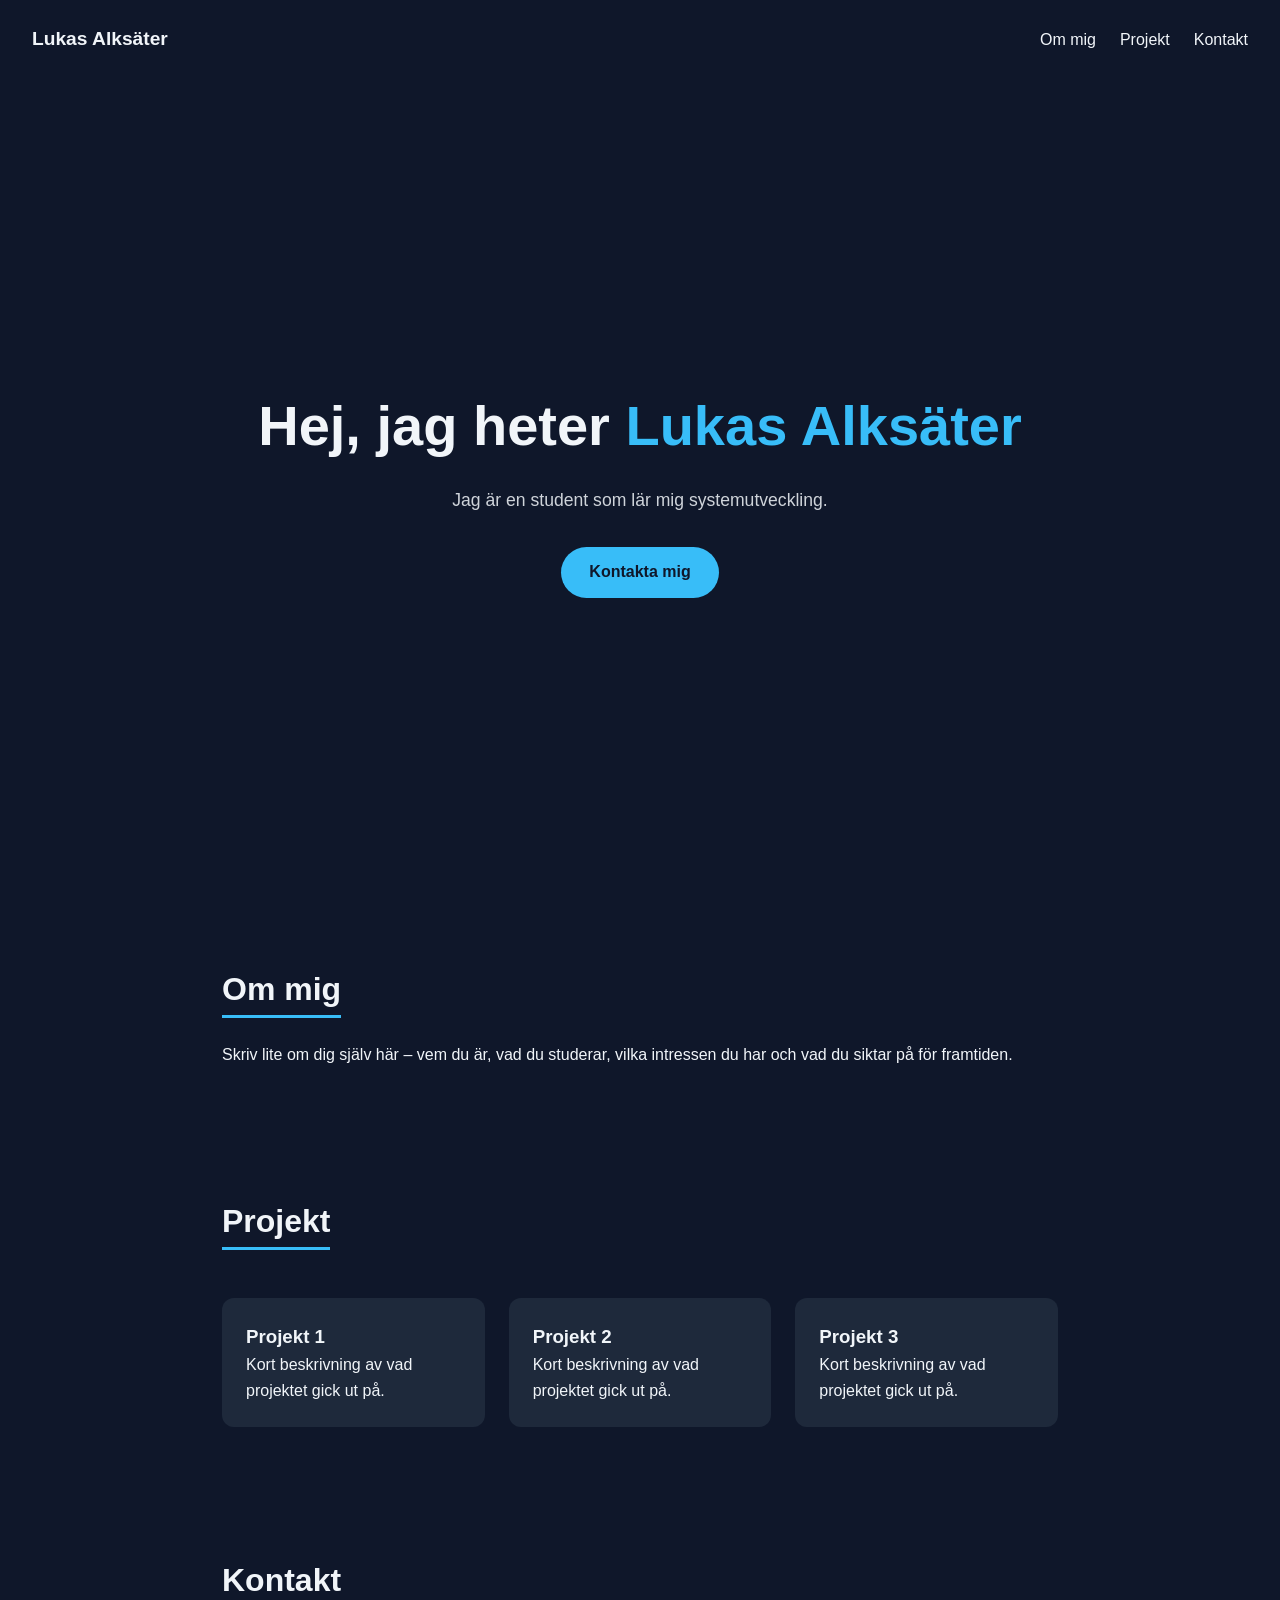
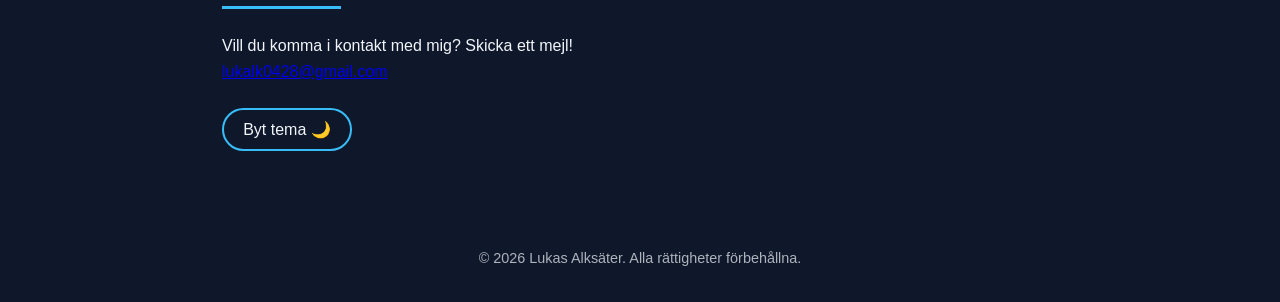
==== index.html @ b95848c5 "Uppdaterade Placeholder namn och email till min egen" ====
<!DOCTYPE html>
<html lang="sv">
<head>
  <meta charset="UTF-8">
  <meta name="viewport" content="width=device-width, initial-scale=1.0">
  <title>Lukas Alksäter – Portfolio</title>
  <link rel="stylesheet" href="style.css">
</head>
<body>

  <header class="hero">
    <nav>
      <div class="logo">Lukas Alksäter</div>
      <ul class="nav-links">
        <li><a href="#om-mig">Om mig</a></li>
        <li><a href="#projekt">Projekt</a></li>
        <li><a href="#kontakt">Kontakt</a></li>
      </ul>
    </nav>

    <div class="hero-content">
      <h1>Hej, jag heter <span>Lukas Alksäter</span></h1>
      <p>Jag är en student som lär mig systemutveckling.</p>
      <a href="#kontakt" class="btn">Kontakta mig</a>
    </div>
  </header>

  <section id="om-mig" class="section">
    <h2>Om mig</h2>
    <p>
      Skriv lite om dig själv här – vem du är, vad du studerar,
      vilka intressen du har och vad du siktar på för framtiden.
    </p>
  </section>

  <section id="projekt" class="section">
    <h2>Projekt</h2>
    <div class="cards">
      <div class="card">
        <h3>Projekt 1</h3>
        <p>Kort beskrivning av vad projektet gick ut på.</p>
      </div>
      <div class="card">
        <h3>Projekt 2</h3>
        <p>Kort beskrivning av vad projektet gick ut på.</p>
      </div>
      <div class="card">
        <h3>Projekt 3</h3>
        <p>Kort beskrivning av vad projektet gick ut på.</p>
      </div>
    </div>
  </section>

  <section id="kontakt" class="section">
    <h2>Kontakt</h2>
    <p>Vill du komma i kontakt med mig? Skicka ett mejl!</p>
    <p><a href="mailto:lukalk0428@gmail.com">lukalk0428@gmail.com</a></p>

    <button id="theme-toggle">Byt tema 🌙</button>
  </section>

  <footer>
    <p>&copy; <span id="year"></span> Lukas Alksäter. Alla rättigheter förbehållna.</p>
  </footer>

  <script src="script.js"></script>
</body>
</html>
---- style.css ----
:root {
  --bg: #0f172a;
  --bg-light: #ffffff;
  --text: #f1f5f9;
  --text-light: #1e293b;
  --accent: #38bdf8;
  --card-bg: #1e293b;
  --card-bg-light: #f1f5f9;
}

* {
  margin: 0;
  padding: 0;
  box-sizing: border-box;
}

body {
  font-family: "Segoe UI", Arial, sans-serif;
  background: var(--bg);
  color: var(--text);
  transition: background 0.3s, color 0.3s;
  line-height: 1.6;
}

body.light {
  background: var(--bg-light);
  color: var(--text-light);
}

.hero {
  min-height: 100vh;
  display: flex;
  flex-direction: column;
}

nav {
  display: flex;
  justify-content: space-between;
  align-items: center;
  padding: 1.5rem 2rem;
}

.logo {
  font-weight: bold;
  font-size: 1.2rem;
}

.nav-links {
  list-style: none;
  display: flex;
  gap: 1.5rem;
}

.nav-links a {
  color: inherit;
  text-decoration: none;
  transition: color 0.2s;
}

.nav-links a:hover {
  color: var(--accent);
}

.hero-content {
  flex: 1;
  display: flex;
  flex-direction: column;
  justify-content: center;
  align-items: center;
  text-align: center;
  padding: 2rem;
}

.hero-content h1 {
  font-size: clamp(2rem, 5vw, 3.5rem);
  margin-bottom: 1rem;
}

.hero-content h1 span {
  color: var(--accent);
}

.hero-content p {
  font-size: 1.1rem;
  margin-bottom: 2rem;
  opacity: 0.85;
}

.btn {
  background: var(--accent);
  color: #0f172a;
  padding: 0.8rem 1.8rem;
  border-radius: 999px;
  text-decoration: none;
  font-weight: 600;
  transition: transform 0.2s;
}

.btn:hover {
  transform: translateY(-3px);
}

.section {
  max-width: 900px;
  margin: 0 auto;
  padding: 4rem 2rem;
}

.section h2 {
  font-size: 2rem;
  margin-bottom: 1.5rem;
  border-bottom: 3px solid var(--accent);
  display: inline-block;
}

.cards {
  display: grid;
  grid-template-columns: repeat(auto-fit, minmax(220px, 1fr));
  gap: 1.5rem;
  margin-top: 1.5rem;
}

.card {
  background: var(--card-bg);
  padding: 1.5rem;
  border-radius: 12px;
  transition: transform 0.2s;
}

body.light .card {
  background: var(--card-bg-light);
}

.card:hover {
  transform: translateY(-5px);
}

#theme-toggle {
  margin-top: 1.5rem;
  padding: 0.6rem 1.2rem;
  border: 2px solid var(--accent);
  background: transparent;
  color: inherit;
  border-radius: 999px;
  cursor: pointer;
  font-size: 1rem;
}

footer {
  text-align: center;
  padding: 2rem;
  opacity: 0.7;
  font-size: 0.9rem;
}

@media (max-width: 600px) {
  nav {
    flex-direction: column;
    gap: 1rem;
  }
}
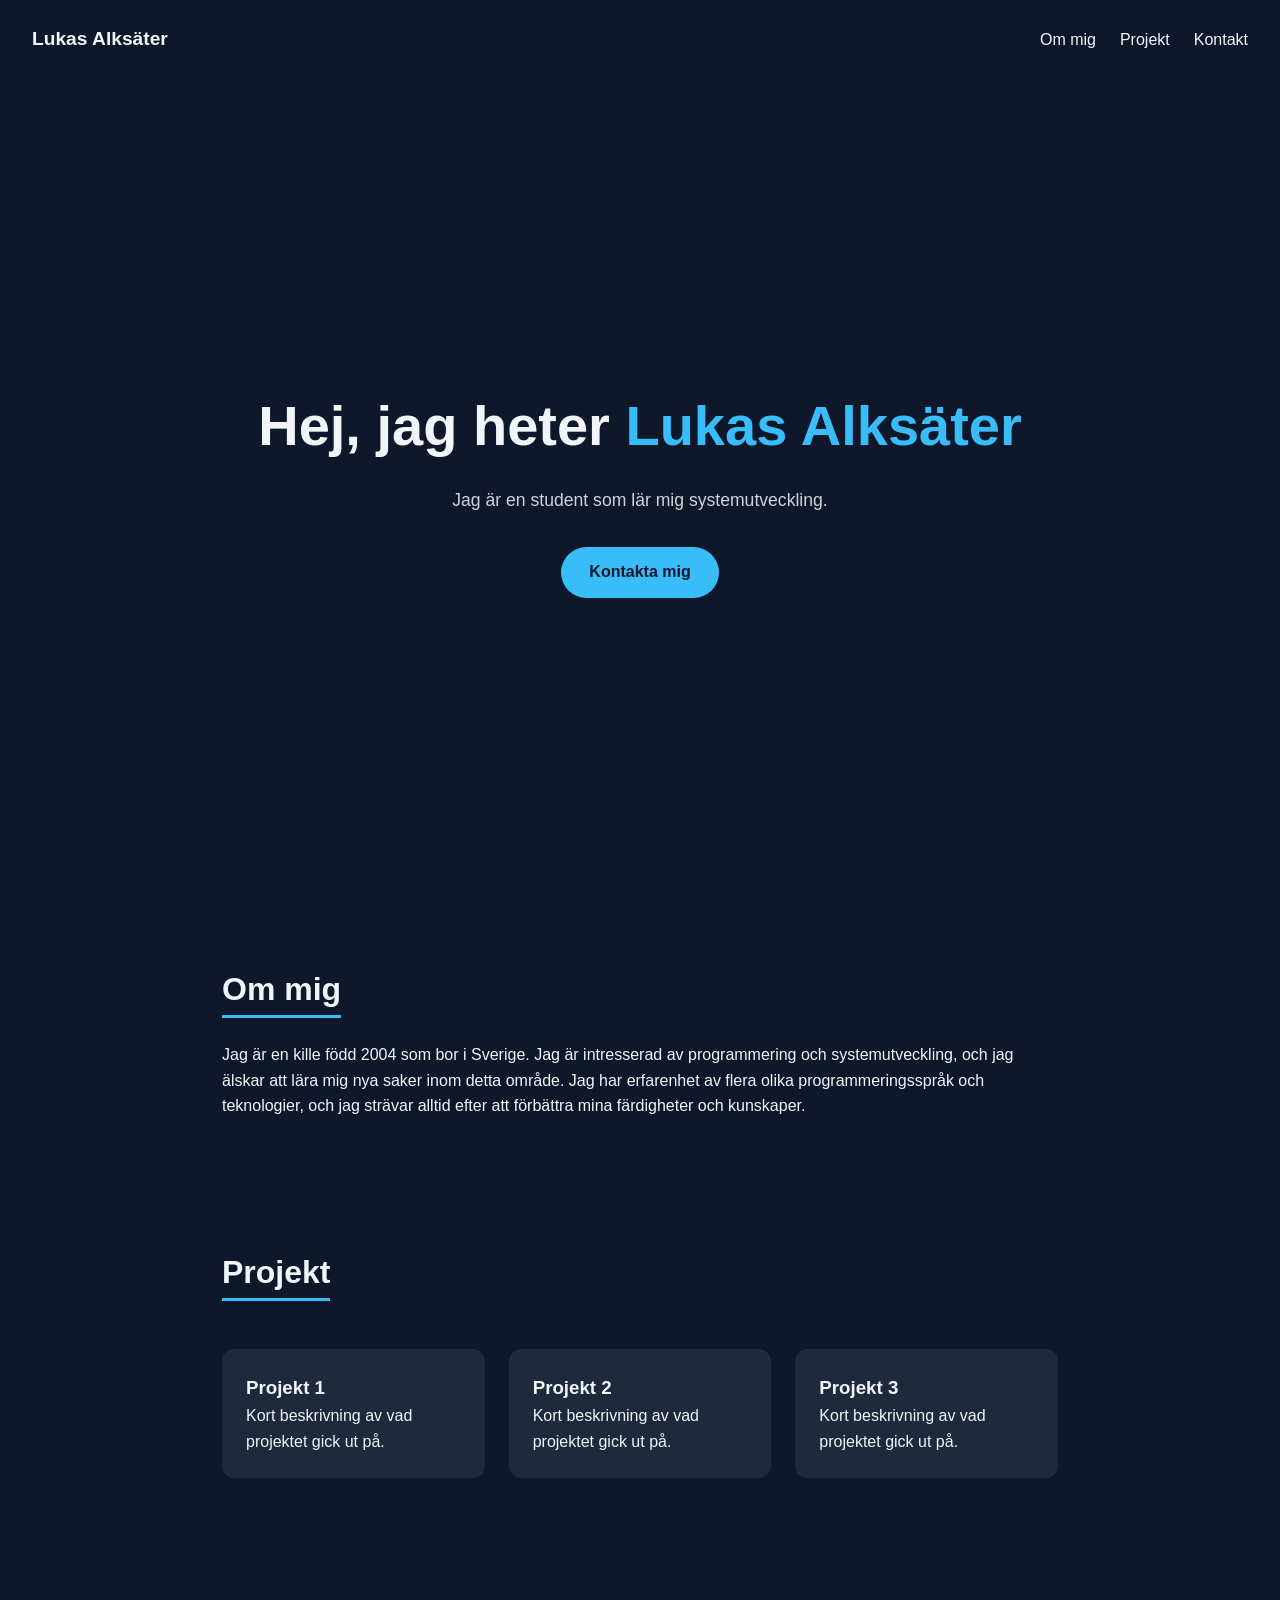
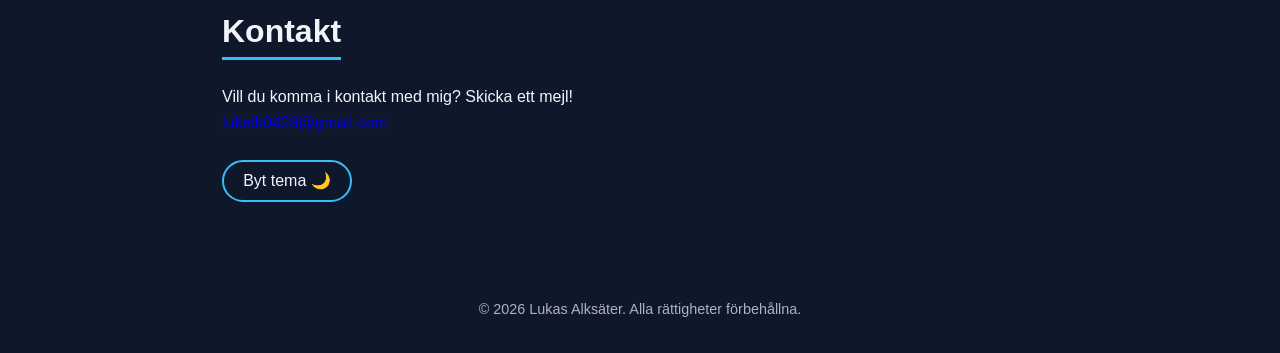
==== commit b141c42f: "uppdaterade om mig sektionen" ====
--- a/index.html
+++ b/index.html
@@ -28,8 +28,7 @@
   <section id="om-mig" class="section">
     <h2>Om mig</h2>
     <p>
-      Skriv lite om dig själv här – vem du är, vad du studerar,
-      vilka intressen du har och vad du siktar på för framtiden.
+      Jag är en kille född 2004 som bor i Sverige. Jag är intresserad av programmering och systemutveckling, och jag älskar att lära mig nya saker inom detta område. Jag har erfarenhet av flera olika programmeringsspråk och teknologier, och jag strävar alltid efter att förbättra mina färdigheter och kunskaper.
     </p>
   </section>
 
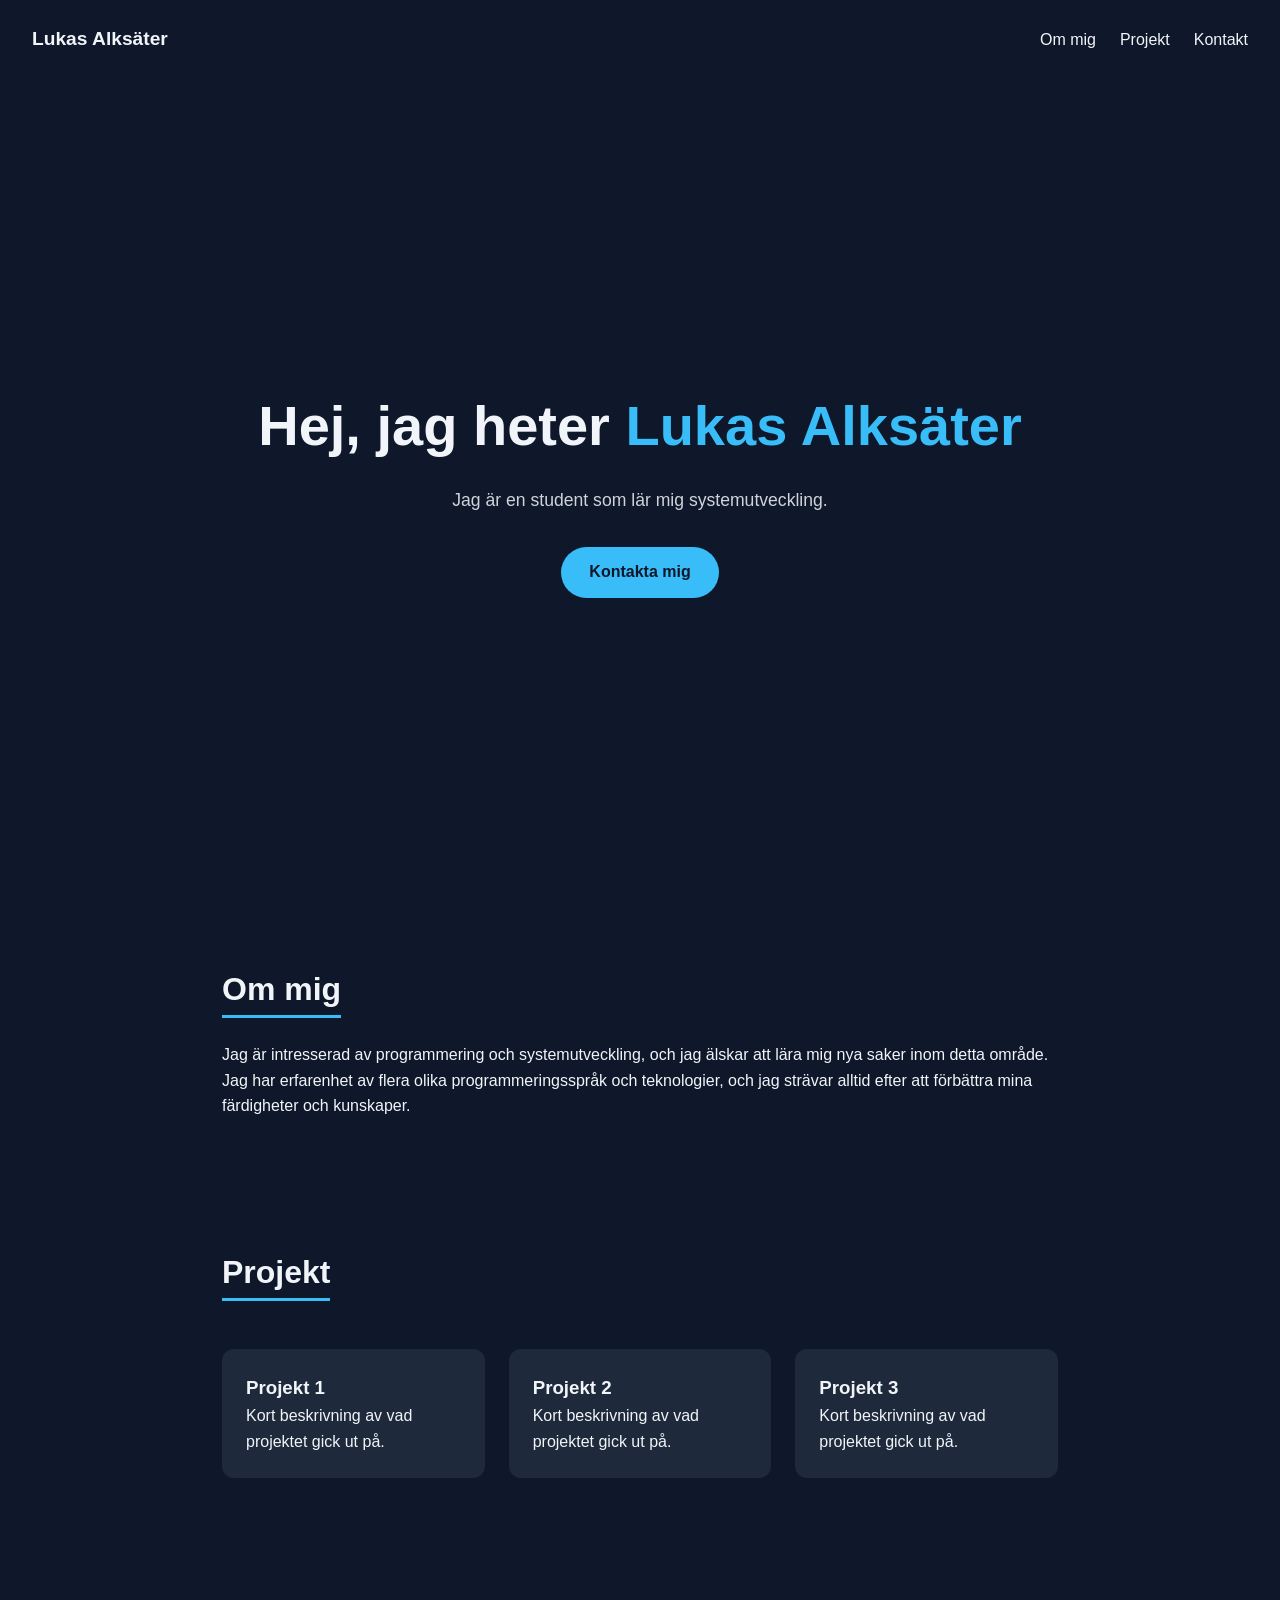
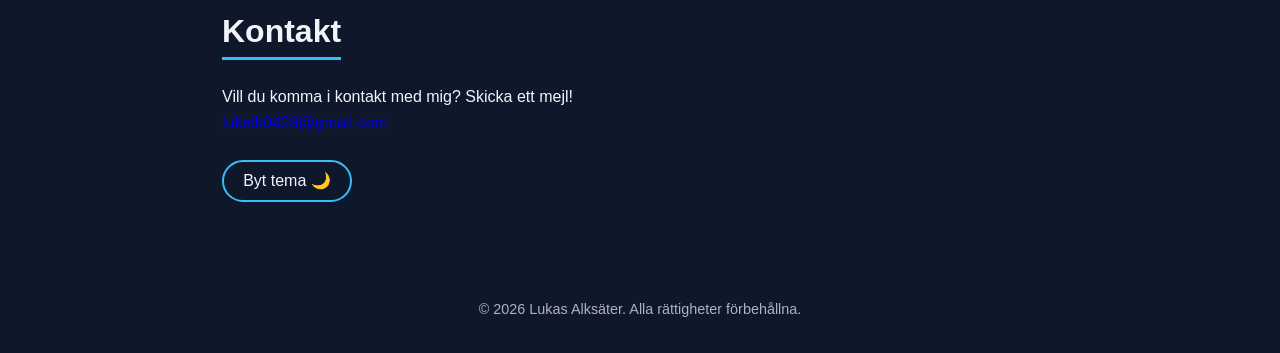
==== commit ea1ad3d5: "Updated about me" ====
--- a/index.html
+++ b/index.html
@@ -28,7 +28,7 @@
   <section id="om-mig" class="section">
     <h2>Om mig</h2>
     <p>
-      Jag är en kille född 2004 som bor i Sverige. Jag är intresserad av programmering och systemutveckling, och jag älskar att lära mig nya saker inom detta område. Jag har erfarenhet av flera olika programmeringsspråk och teknologier, och jag strävar alltid efter att förbättra mina färdigheter och kunskaper.
+      Jag är intresserad av programmering och systemutveckling, och jag älskar att lära mig nya saker inom detta område. Jag har erfarenhet av flera olika programmeringsspråk och teknologier, och jag strävar alltid efter att förbättra mina färdigheter och kunskaper.
     </p>
   </section>
 
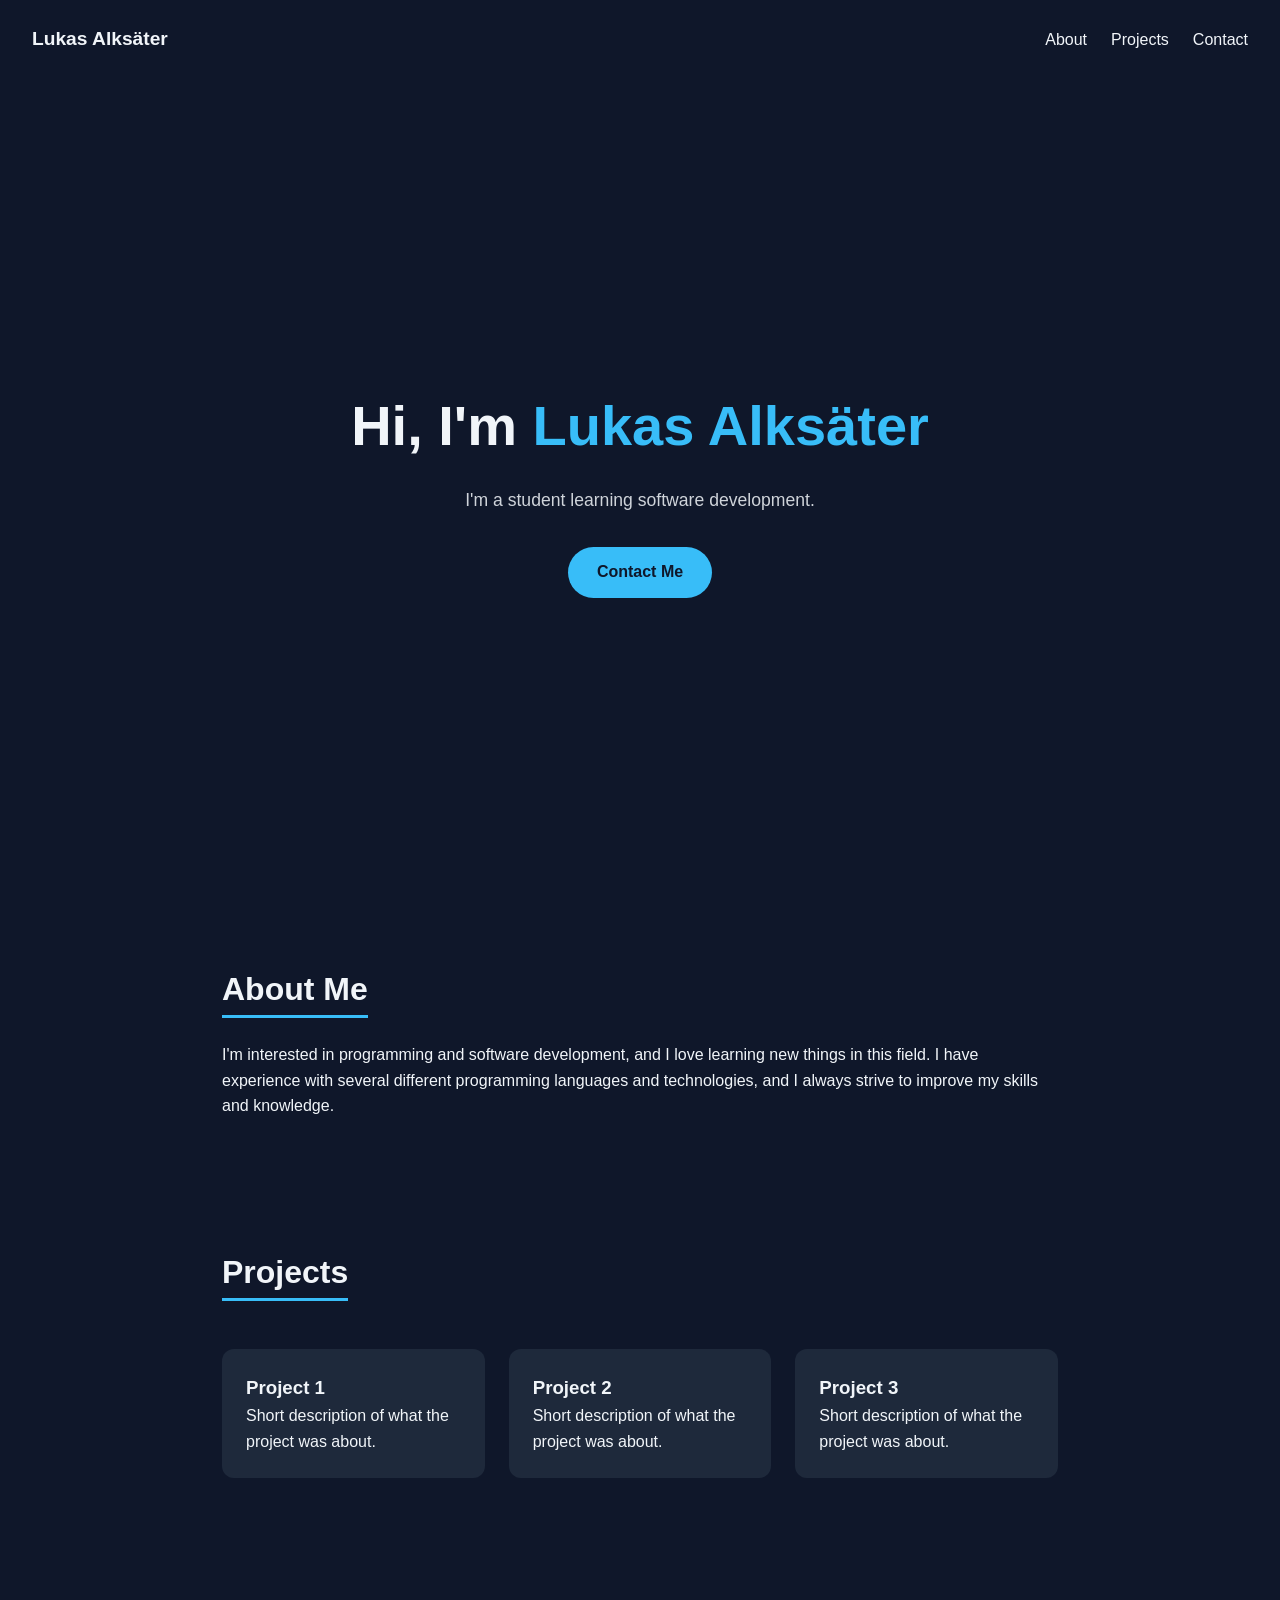
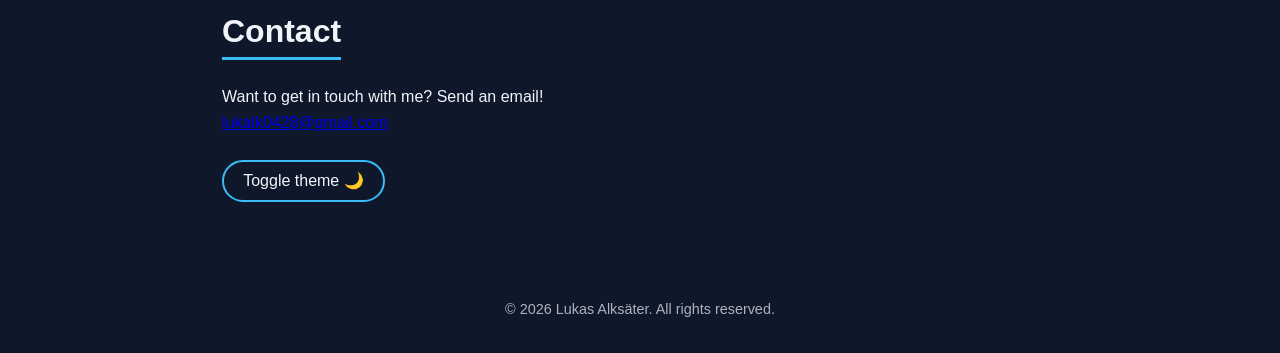
==== commit e8acc6c5: "changed the language to english" ====
--- a/index.html
+++ b/index.html
@@ -1,5 +1,5 @@
 <!DOCTYPE html>
-<html lang="sv">
+<html lang="en">
 <head>
   <meta charset="UTF-8">
   <meta name="viewport" content="width=device-width, initial-scale=1.0">
@@ -12,56 +12,56 @@
     <nav>
       <div class="logo">Lukas Alksäter</div>
       <ul class="nav-links">
-        <li><a href="#om-mig">Om mig</a></li>
-        <li><a href="#projekt">Projekt</a></li>
-        <li><a href="#kontakt">Kontakt</a></li>
+        <li><a href="#about">About</a></li>
+        <li><a href="#projects">Projects</a></li>
+        <li><a href="#contact">Contact</a></li>
       </ul>
     </nav>
 
     <div class="hero-content">
-      <h1>Hej, jag heter <span>Lukas Alksäter</span></h1>
-      <p>Jag är en student som lär mig systemutveckling.</p>
-      <a href="#kontakt" class="btn">Kontakta mig</a>
+      <h1>Hi, I'm <span>Lukas Alksäter</span></h1>
+      <p>I'm a student learning software development.</p>
+      <a href="#contact" class="btn">Contact Me</a>
     </div>
   </header>
 
-  <section id="om-mig" class="section">
-    <h2>Om mig</h2>
+  <section id="about" class="section">
+    <h2>About Me</h2>
     <p>
-      Jag är intresserad av programmering och systemutveckling, och jag älskar att lära mig nya saker inom detta område. Jag har erfarenhet av flera olika programmeringsspråk och teknologier, och jag strävar alltid efter att förbättra mina färdigheter och kunskaper.
+      I'm interested in programming and software development, and I love learning new things in this field. I have experience with several different programming languages and technologies, and I always strive to improve my skills and knowledge.
     </p>
   </section>
 
-  <section id="projekt" class="section">
-    <h2>Projekt</h2>
+  <section id="projects" class="section">
+    <h2>Projects</h2>
     <div class="cards">
       <div class="card">
-        <h3>Projekt 1</h3>
-        <p>Kort beskrivning av vad projektet gick ut på.</p>
+        <h3>Project 1</h3>
+        <p>Short description of what the project was about.</p>
       </div>
       <div class="card">
-        <h3>Projekt 2</h3>
-        <p>Kort beskrivning av vad projektet gick ut på.</p>
+        <h3>Project 2</h3>
+        <p>Short description of what the project was about.</p>
       </div>
       <div class="card">
-        <h3>Projekt 3</h3>
-        <p>Kort beskrivning av vad projektet gick ut på.</p>
+        <h3>Project 3</h3>
+        <p>Short description of what the project was about.</p>
       </div>
     </div>
   </section>
 
-  <section id="kontakt" class="section">
-    <h2>Kontakt</h2>
-    <p>Vill du komma i kontakt med mig? Skicka ett mejl!</p>
+  <section id="contact" class="section">
+    <h2>Contact</h2>
+    <p>Want to get in touch with me? Send an email!</p>
     <p><a href="mailto:lukalk0428@gmail.com">lukalk0428@gmail.com</a></p>
 
-    <button id="theme-toggle">Byt tema 🌙</button>
+    <button id="theme-toggle">Toggle theme 🌙</button>
   </section>
 
   <footer>
-    <p>&copy; <span id="year"></span> Lukas Alksäter. Alla rättigheter förbehållna.</p>
+    <p>&copy; <span id="year"></span> Lukas Alksäter. All rights reserved.</p>
   </footer>
 
   <script src="script.js"></script>
 </body>
-</html>
+</html>
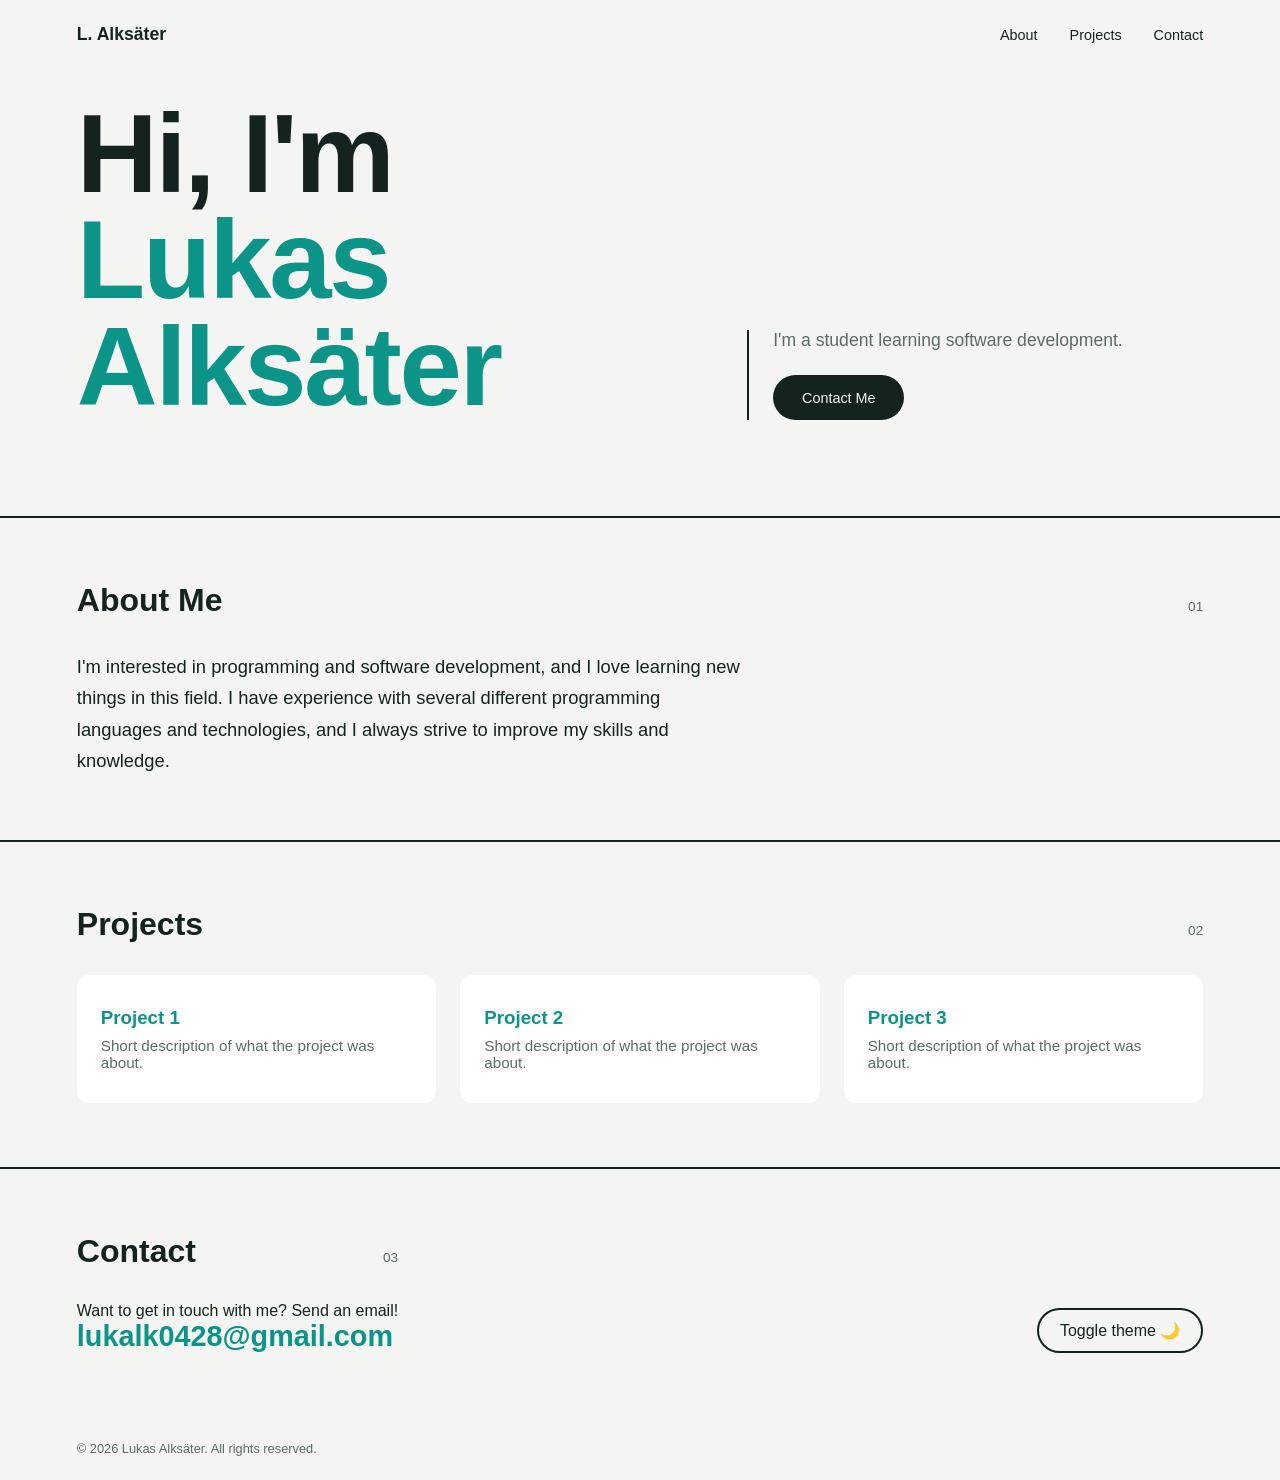
==== commit a489956c: "updated html, css and js file to reflect the new look" ====
--- a/index.html
+++ b/index.html
@@ -8,59 +8,47 @@
 </head>
 <body>
 
-  <header class="hero">
-    <nav>
-      <div class="logo">Lukas Alksäter</div>
-      <ul class="nav-links">
-        <li><a href="#about">About</a></li>
-        <li><a href="#projects">Projects</a></li>
-        <li><a href="#contact">Contact</a></li>
-      </ul>
-    </nav>
+  <nav>
+    <div class="logo">L. Alksäter</div>
+    <ul>
+      <li><a href="#about">About</a></li>
+      <li><a href="#projects">Projects</a></li>
+      <li><a href="#contact">Contact</a></li>
+    </ul>
+  </nav>
 
-    <div class="hero-content">
-      <h1>Hi, I'm <span>Lukas Alksäter</span></h1>
+  <div class="hero">
+    <h1>Hi, I'm<br><em>Lukas Alksäter</em></h1>
+    <div class="hero-side">
       <p>I'm a student learning software development.</p>
       <a href="#contact" class="btn">Contact Me</a>
     </div>
-  </header>
+  </div>
 
-  <section id="about" class="section">
-    <h2>About Me</h2>
-    <p>
-      I'm interested in programming and software development, and I love learning new things in this field. I have experience with several different programming languages and technologies, and I always strive to improve my skills and knowledge.
-    </p>
+  <section id="about">
+    <div class="section-head"><h2>About Me</h2><span>01</span></div>
+    <p>I'm interested in programming and software development, and I love learning new things in this field. I have experience with several different programming languages and technologies, and I always strive to improve my skills and knowledge.</p>
   </section>
 
-  <section id="projects" class="section">
-    <h2>Projects</h2>
+  <section id="projects">
+    <div class="section-head"><h2>Projects</h2><span>02</span></div>
     <div class="cards">
-      <div class="card">
-        <h3>Project 1</h3>
-        <p>Short description of what the project was about.</p>
-      </div>
-      <div class="card">
-        <h3>Project 2</h3>
-        <p>Short description of what the project was about.</p>
-      </div>
-      <div class="card">
-        <h3>Project 3</h3>
-        <p>Short description of what the project was about.</p>
-      </div>
+      <div class="card"><h3>Project 1</h3><p>Short description of what the project was about.</p></div>
+      <div class="card"><h3>Project 2</h3><p>Short description of what the project was about.</p></div>
+      <div class="card"><h3>Project 3</h3><p>Short description of what the project was about.</p></div>
     </div>
   </section>
 
-  <section id="contact" class="section">
-    <h2>Contact</h2>
-    <p>Want to get in touch with me? Send an email!</p>
-    <p><a href="mailto:lukalk0428@gmail.com">lukalk0428@gmail.com</a></p>
-
+  <section id="contact">
+    <div>
+      <div class="section-head"><h2>Contact</h2><span>03</span></div>
+      <p>Want to get in touch with me? Send an email!</p>
+      <a class="mail" href="mailto:lukalk0428@gmail.com">lukalk0428@gmail.com</a>
+    </div>
     <button id="theme-toggle">Toggle theme 🌙</button>
   </section>
 
-  <footer>
-    <p>&copy; <span id="year"></span> Lukas Alksäter. All rights reserved.</p>
-  </footer>
+  <footer>&copy; <span id="year"></span> Lukas Alksäter. All rights reserved.</footer>
 
   <script src="script.js"></script>
 </body>
--- a/style.css
+++ b/style.css
@@ -1,161 +1,127 @@
-:root {
-  --bg: #0f172a;
-  --bg-light: #ffffff;
-  --text: #f1f5f9;
-  --text-light: #1e293b;
-  --accent: #38bdf8;
-  --card-bg: #1e293b;
-  --card-bg-light: #f1f5f9;
+:root{
+  --bg:#f4f4f2;
+  --ink:#14231f;
+  --accent:#0d9488;
+  --card:#ffffff;
+  --muted:#5c6b67;
 }
 
-* {
-  margin: 0;
-  padding: 0;
-  box-sizing: border-box;
+body.light{
+  --bg:#0f1613;
+  --ink:#f4f4f2;
+  --card:#1c2925;
+  --muted:#9fada8;
 }
 
-body {
-  font-family: "Segoe UI", Arial, sans-serif;
-  background: var(--bg);
-  color: var(--text);
-  transition: background 0.3s, color 0.3s;
-  line-height: 1.6;
+*{margin:0;padding:0;box-sizing:border-box;}
+
+body{
+  font-family:Arial,Helvetica,sans-serif;
+  background:var(--bg);
+  color:var(--ink);
+  transition:background .3s, color .3s;
 }
 
-body.light {
-  background: var(--bg-light);
-  color: var(--text-light);
+nav{
+  display:flex;
+  justify-content:space-between;
+  align-items:center;
+  padding:1.5rem 6vw;
 }
 
-.hero {
-  min-height: 100vh;
-  display: flex;
-  flex-direction: column;
+nav .logo{ font-weight:bold; font-size:1.1rem; }
+
+nav ul{ list-style:none; display:flex; gap:2rem; }
+
+nav a{ color:var(--ink); text-decoration:none; font-size:0.9rem; }
+
+nav a:hover{ color:var(--accent); }
+
+.hero{
+  display:grid;
+  grid-template-columns:1.4fr 1fr;
+  gap:2rem;
+  padding:2rem 6vw 6rem;
+  align-items:end;
 }
 
-nav {
-  display: flex;
-  justify-content: space-between;
-  align-items: center;
-  padding: 1.5rem 2rem;
+.hero h1{
+  font-size:clamp(3rem,9vw,7rem);
+  line-height:0.95;
+  font-weight:900;
+  letter-spacing:-0.02em;
 }
 
-.logo {
-  font-weight: bold;
-  font-size: 1.2rem;
+.hero h1 em{ color:var(--accent); font-style:normal; }
+
+.hero-side{
+  border-left:2px solid var(--ink);
+  padding-left:1.5rem;
 }
 
-.nav-links {
-  list-style: none;
-  display: flex;
-  gap: 1.5rem;
+.hero-side p{ font-size:1.1rem; color:var(--muted); margin-bottom:1.5rem; }
+
+.btn{
+  display:inline-block;
+  background:var(--ink);
+  color:var(--bg);
+  text-decoration:none;
+  padding:0.9rem 1.8rem;
+  font-size:0.9rem;
+  border-radius:999px;
+  transition:transform .2s;
 }
 
-.nav-links a {
-  color: inherit;
-  text-decoration: none;
-  transition: color 0.2s;
+.btn:hover{ transform:translateY(-3px); }
+
+section{ padding:4rem 6vw; border-top:2px solid var(--ink); }
+
+.section-head{
+  display:flex;
+  justify-content:space-between;
+  align-items:baseline;
+  margin-bottom:2rem;
 }
 
-.nav-links a:hover {
-  color: var(--accent);
+h2{ font-size:2rem; }
+
+.section-head span{ color:var(--muted); font-size:0.85rem; }
+
+#about p{ font-size:1.15rem; max-width:65ch; line-height:1.7; }
+
+.cards{ display:grid; grid-template-columns:repeat(3,1fr); gap:1.5rem; }
+
+.card{
+  background:var(--card);
+  padding:2rem 1.5rem;
+  border-radius:12px;
+  transition:transform .2s;
 }
 
-.hero-content {
-  flex: 1;
-  display: flex;
-  flex-direction: column;
-  justify-content: center;
-  align-items: center;
-  text-align: center;
-  padding: 2rem;
+.card:hover{ transform:translateY(-4px); }
+
+.card h3{ color:var(--accent); margin-bottom:0.5rem; }
+
+.card p{ color:var(--muted); font-size:0.95rem; }
+
+#contact{ display:flex; justify-content:space-between; align-items:flex-end; flex-wrap:wrap; gap:2rem; }
+
+#contact a.mail{ font-size:1.8rem; color:var(--accent); text-decoration:none; font-weight:bold; }
+
+#theme-toggle{
+  padding:0.7rem 1.3rem;
+  border:2px solid var(--ink);
+  background:transparent;
+  color:var(--ink);
+  border-radius:999px;
+  cursor:pointer;
+  font-size:1rem;
 }
 
-.hero-content h1 {
-  font-size: clamp(2rem, 5vw, 3.5rem);
-  margin-bottom: 1rem;
-}
+footer{ padding:1.5rem 6vw; font-size:0.8rem; color:var(--muted); }
 
-.hero-content h1 span {
-  color: var(--accent);
-}
-
-.hero-content p {
-  font-size: 1.1rem;
-  margin-bottom: 2rem;
-  opacity: 0.85;
-}
-
-.btn {
-  background: var(--accent);
-  color: #0f172a;
-  padding: 0.8rem 1.8rem;
-  border-radius: 999px;
-  text-decoration: none;
-  font-weight: 600;
-  transition: transform 0.2s;
-}
-
-.btn:hover {
-  transform: translateY(-3px);
-}
-
-.section {
-  max-width: 900px;
-  margin: 0 auto;
-  padding: 4rem 2rem;
-}
-
-.section h2 {
-  font-size: 2rem;
-  margin-bottom: 1.5rem;
-  border-bottom: 3px solid var(--accent);
-  display: inline-block;
-}
-
-.cards {
-  display: grid;
-  grid-template-columns: repeat(auto-fit, minmax(220px, 1fr));
-  gap: 1.5rem;
-  margin-top: 1.5rem;
-}
-
-.card {
-  background: var(--card-bg);
-  padding: 1.5rem;
-  border-radius: 12px;
-  transition: transform 0.2s;
-}
-
-body.light .card {
-  background: var(--card-bg-light);
-}
-
-.card:hover {
-  transform: translateY(-5px);
-}
-
-#theme-toggle {
-  margin-top: 1.5rem;
-  padding: 0.6rem 1.2rem;
-  border: 2px solid var(--accent);
-  background: transparent;
-  color: inherit;
-  border-radius: 999px;
-  cursor: pointer;
-  font-size: 1rem;
-}
-
-footer {
-  text-align: center;
-  padding: 2rem;
-  opacity: 0.7;
-  font-size: 0.9rem;
-}
-
-@media (max-width: 600px) {
-  nav {
-    flex-direction: column;
-    gap: 1rem;
-  }
-}
+@media (max-width:760px){
+  .hero{ grid-template-columns:1fr; }
+  .cards{ grid-template-columns:1fr; }
+  nav{ flex-direction:column; gap:1rem; }
+}
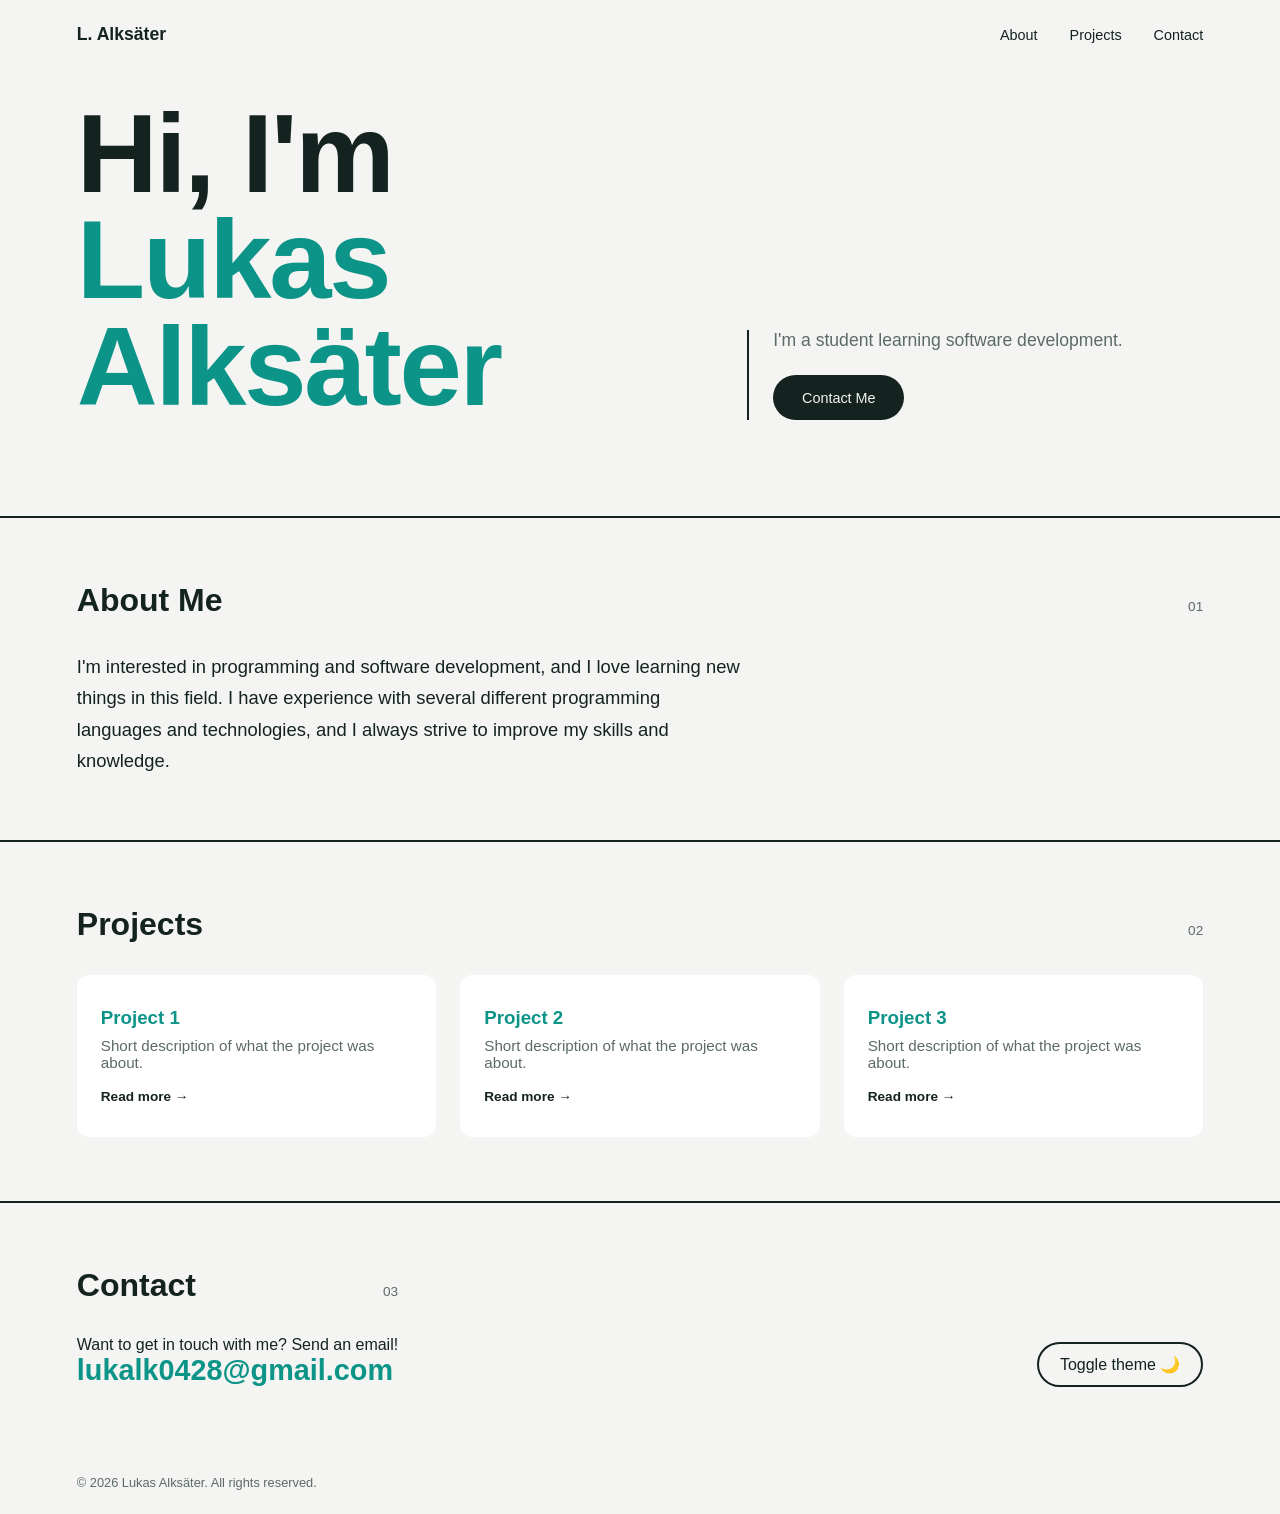
==== commit e738930c: "added pages to projects" ====
--- a/index.html
+++ b/index.html
@@ -33,9 +33,21 @@
   <section id="projects">
     <div class="section-head"><h2>Projects</h2><span>02</span></div>
     <div class="cards">
-      <div class="card"><h3>Project 1</h3><p>Short description of what the project was about.</p></div>
-      <div class="card"><h3>Project 2</h3><p>Short description of what the project was about.</p></div>
-      <div class="card"><h3>Project 3</h3><p>Short description of what the project was about.</p></div>
+      <a class="card" href="project-1.html">
+        <h3>Project 1</h3>
+        <p>Short description of what the project was about.</p>
+        <span class="read-more">Read more →</span>
+      </a>
+      <a class="card" href="project-2.html">
+        <h3>Project 2</h3>
+        <p>Short description of what the project was about.</p>
+        <span class="read-more">Read more →</span>
+      </a>
+      <a class="card" href="project-3.html">
+        <h3>Project 3</h3>
+        <p>Short description of what the project was about.</p>
+        <span class="read-more">Read more →</span>
+      </a>
     </div>
   </section>
 
--- a/style.css
+++ b/style.css
@@ -92,17 +92,33 @@
 .cards{ display:grid; grid-template-columns:repeat(3,1fr); gap:1.5rem; }
 
 .card{
+  display:block;
   background:var(--card);
   padding:2rem 1.5rem;
   border-radius:12px;
-  transition:transform .2s;
+  transition:transform .2s, box-shadow .2s;
+  text-decoration:none;
+  color:inherit;
 }
 
-.card:hover{ transform:translateY(-4px); }
+.card:hover{
+  transform:translateY(-4px);
+  box-shadow:0 12px 24px rgba(0,0,0,0.08);
+}
 
 .card h3{ color:var(--accent); margin-bottom:0.5rem; }
 
-.card p{ color:var(--muted); font-size:0.95rem; }
+.card p{ color:var(--muted); font-size:0.95rem; margin-bottom:1rem; }
+
+.card .read-more{
+  font-size:0.85rem;
+  font-weight:bold;
+  color:var(--ink);
+  transition:transform .2s;
+  display:inline-block;
+}
+
+.card:hover .read-more{ transform:translateX(4px); }
 
 #contact{ display:flex; justify-content:space-between; align-items:flex-end; flex-wrap:wrap; gap:2rem; }
 
@@ -120,6 +136,52 @@
 
 footer{ padding:1.5rem 6vw; font-size:0.8rem; color:var(--muted); }
 
+/* Project detail pages */
+.back-link{
+  display:inline-block;
+  margin:1.5rem 6vw 0;
+  color:var(--muted);
+  text-decoration:none;
+  font-size:0.9rem;
+}
+
+.back-link:hover{ color:var(--accent); }
+
+.project-hero{ padding:2rem 6vw 3rem; border-top:none; }
+
+.project-hero .tag{
+  color:var(--accent);
+  font-size:0.85rem;
+  text-transform:uppercase;
+  letter-spacing:0.08em;
+  margin-bottom:0.75rem;
+  display:block;
+}
+
+.project-hero h1{
+  font-size:clamp(2.2rem,5vw,3.5rem);
+  font-weight:900;
+  letter-spacing:-0.02em;
+  line-height:1.05;
+}
+
+.detail-section p{ font-size:1.05rem; max-width:65ch; line-height:1.75; margin-bottom:1rem; }
+
+.detail-section ul{ margin:0 0 1rem 1.2rem; color:var(--muted); }
+
+.detail-section li{ margin-bottom:0.4rem; }
+
+.project-nav{
+  display:flex;
+  justify-content:space-between;
+  padding:2rem 6vw 4rem;
+  font-size:0.9rem;
+}
+
+.project-nav a{ color:var(--ink); text-decoration:none; }
+
+.project-nav a:hover{ color:var(--accent); }
+
 @media (max-width:760px){
   .hero{ grid-template-columns:1fr; }
   .cards{ grid-template-columns:1fr; }
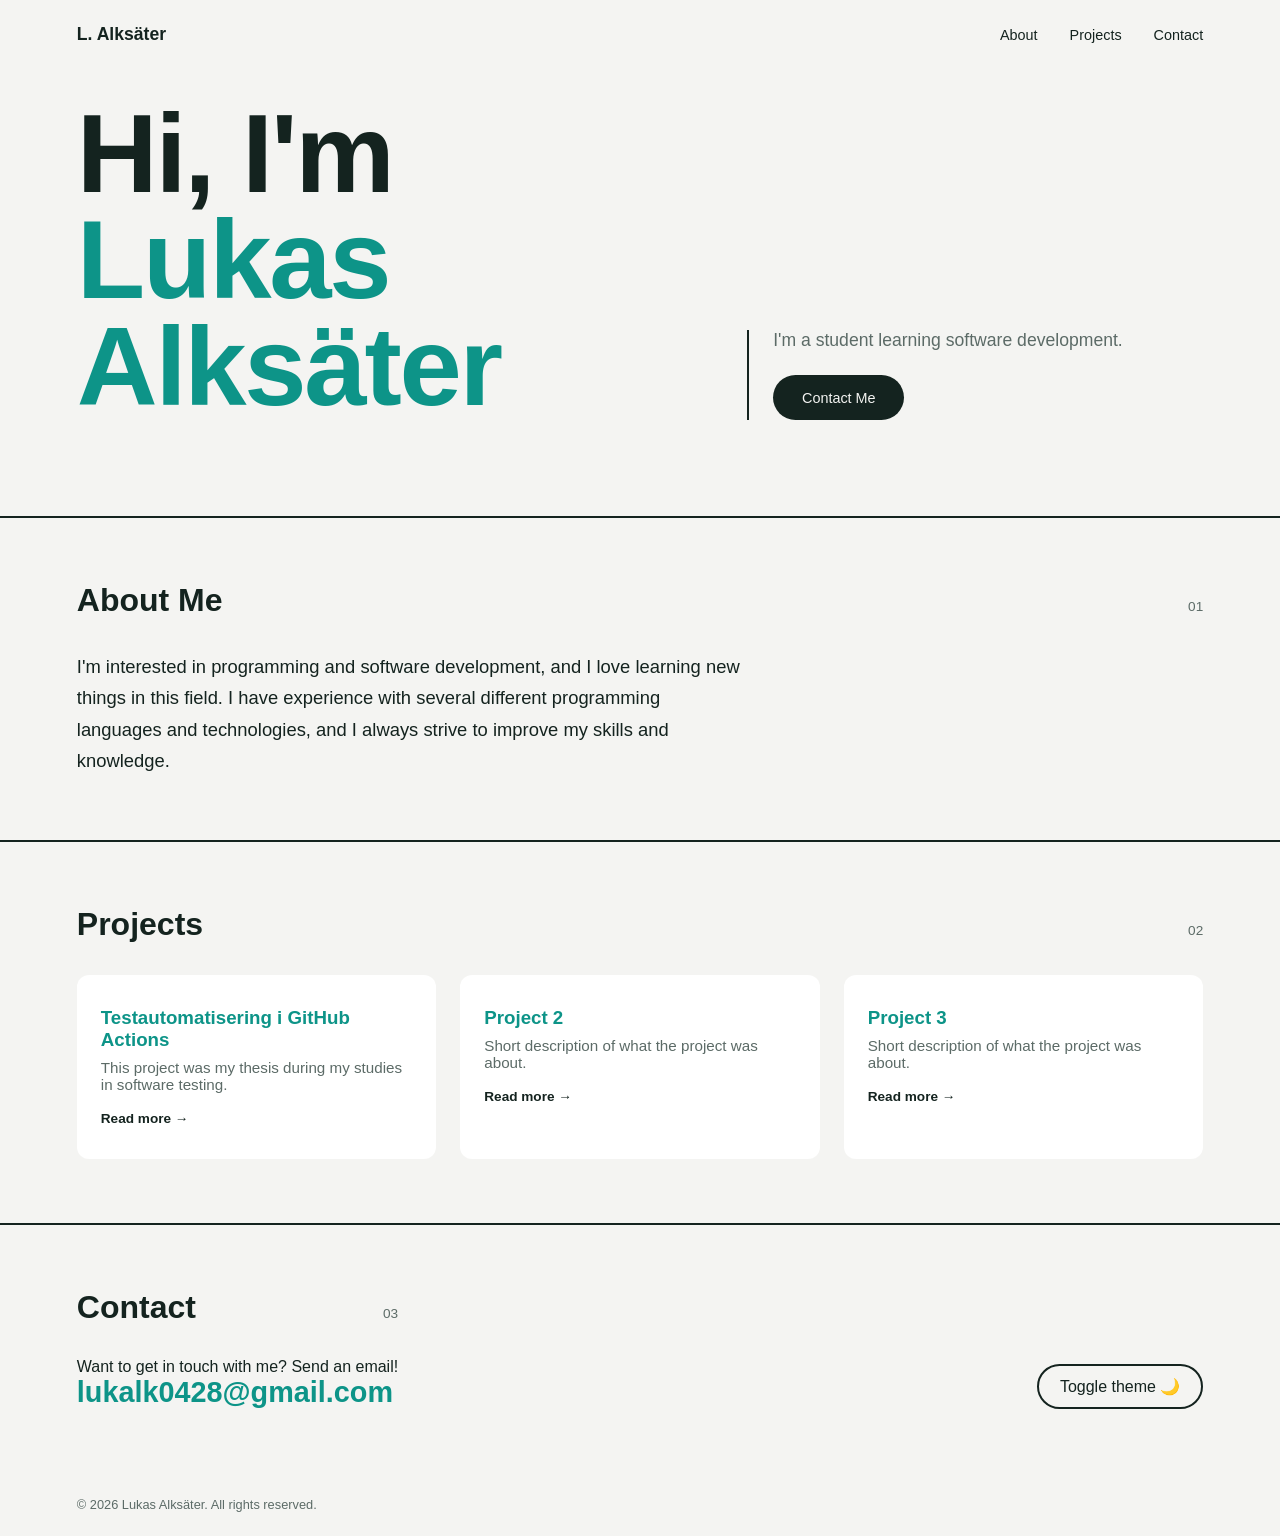
==== commit 79877414: "Added first project info" ====
--- a/index.html
+++ b/index.html
@@ -34,8 +34,8 @@
     <div class="section-head"><h2>Projects</h2><span>02</span></div>
     <div class="cards">
       <a class="card" href="project-1.html">
-        <h3>Project 1</h3>
-        <p>Short description of what the project was about.</p>
+        <h3>Testautomatisering i GitHub Actions</h3>
+        <p>This project was my thesis during my studies in software testing.</p>
         <span class="read-more">Read more →</span>
       </a>
       <a class="card" href="project-2.html">
